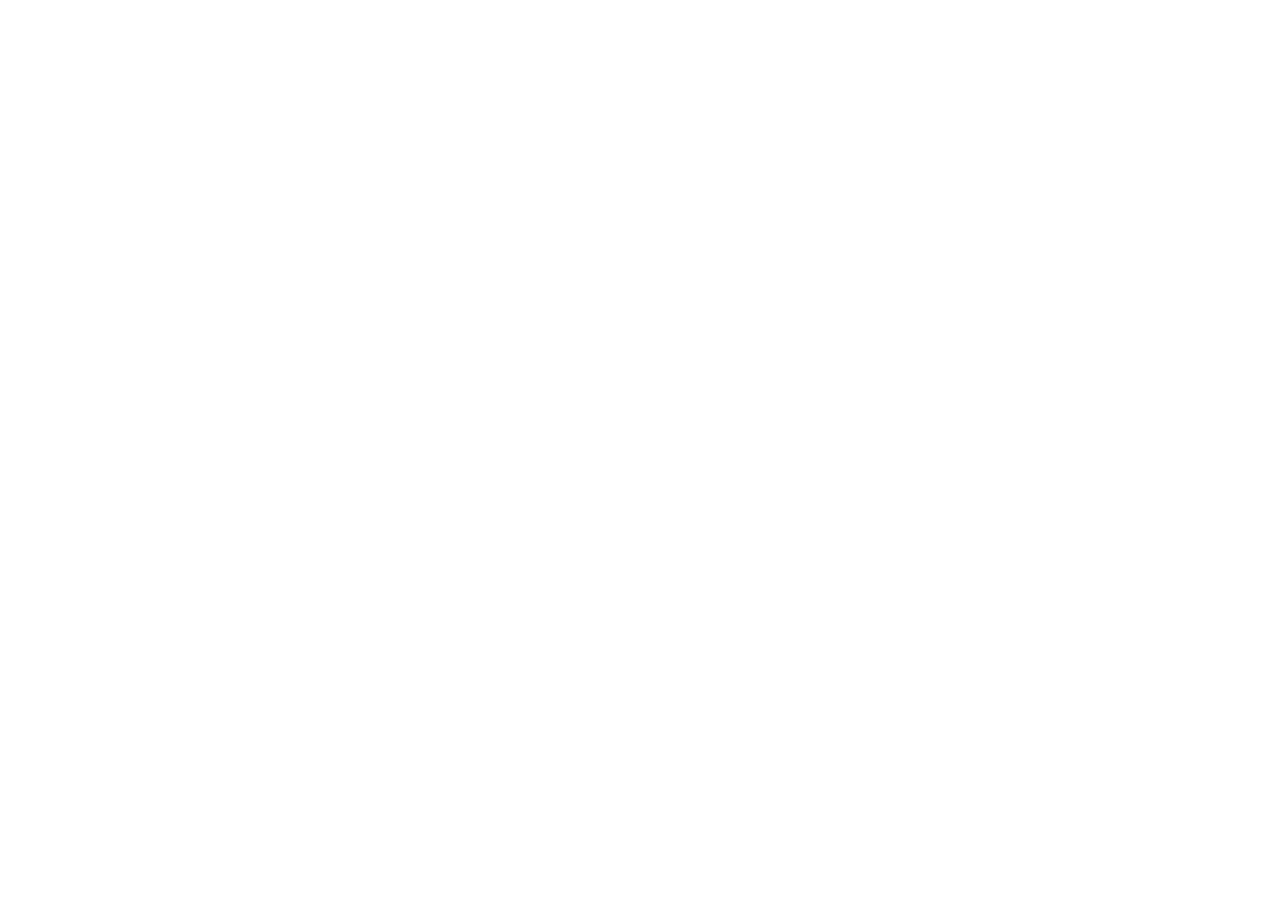
==== about-us.html @ 466e3940 "navbar changes" ====
<!DOCTYPE html>
<html lang="en">
<head>
    <meta charset="UTF-8">
    <meta name="viewport" content="width=device-width, initial-scale=1.0">
    <title>About-Us</title>
</head>
<body>
    
</body>
</html>
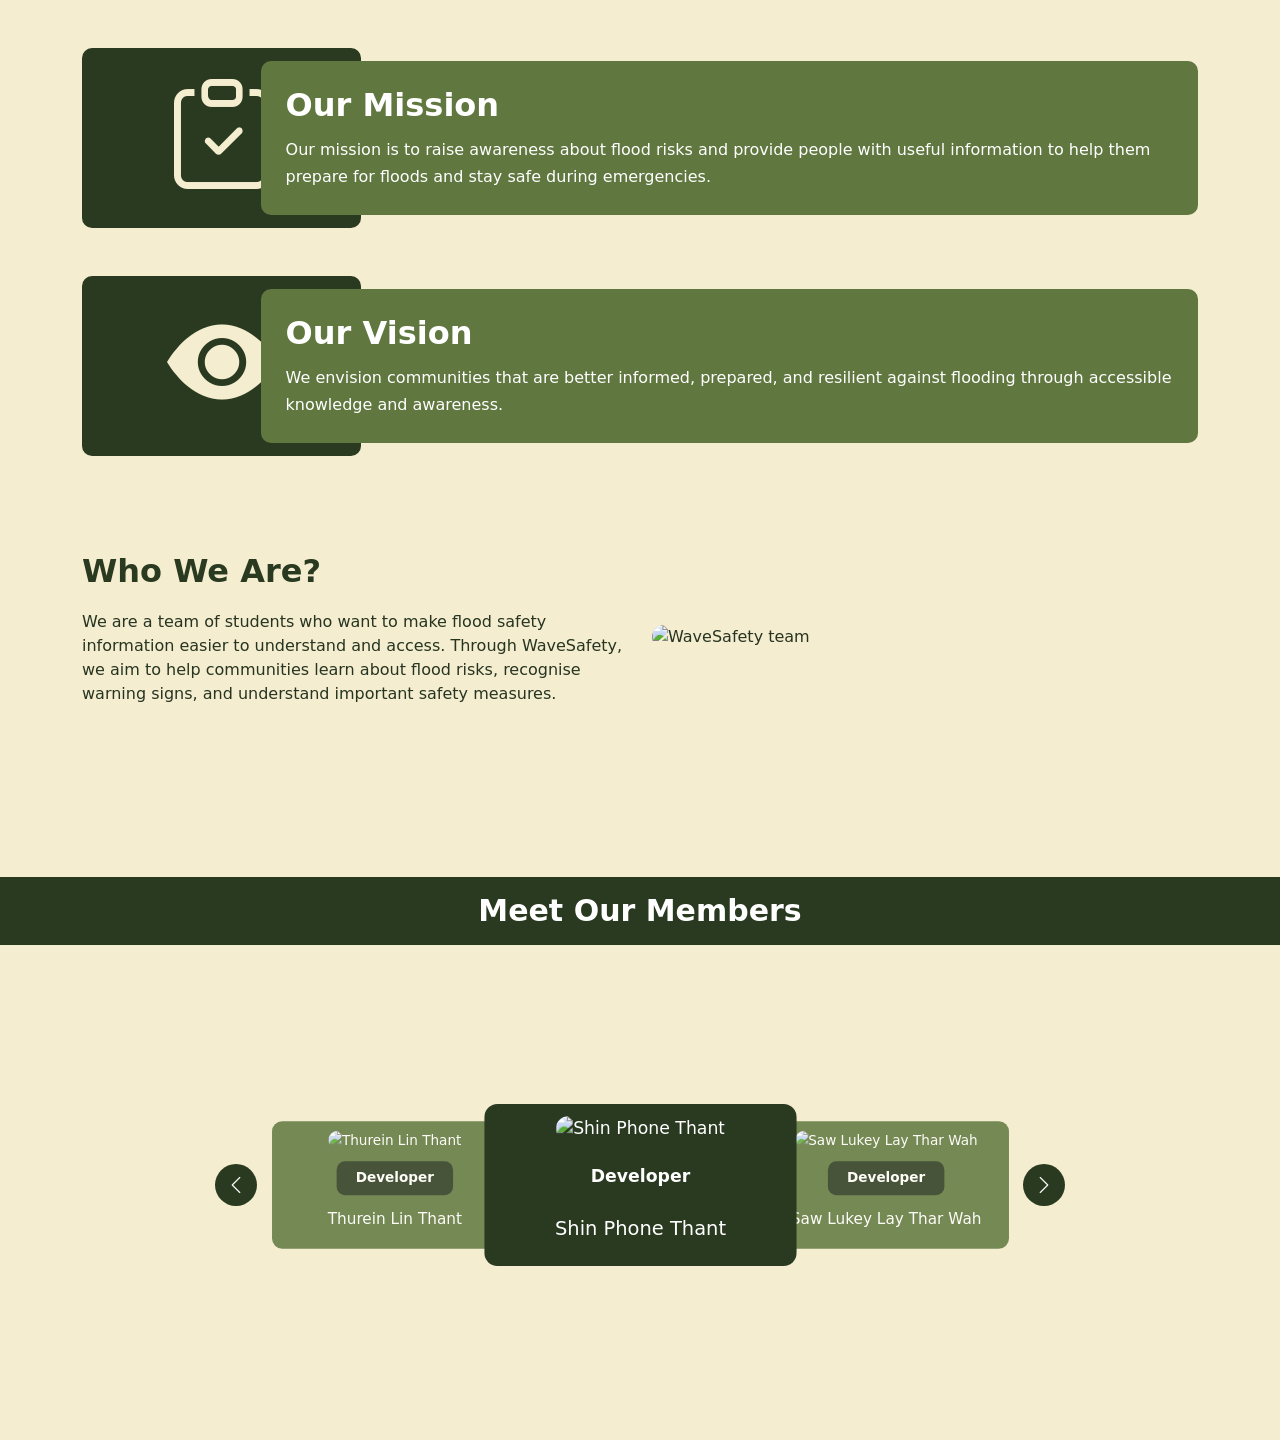
==== commit 82544ce4: "about us page" ====
--- a/about-us.html
+++ b/about-us.html
@@ -1,11 +1,132 @@
+
 <!DOCTYPE html>
 <html lang="en">
 <head>
     <meta charset="UTF-8">
     <meta name="viewport" content="width=device-width, initial-scale=1.0">
-    <title>About-Us</title>
+    <title>About Us | WaveSafety</title>
+
+    <!-- Bootstrap CSS -->
+    <link href="https://cdn.jsdelivr.net/npm/bootstrap@5.3.8/dist/css/bootstrap.min.css" rel="stylesheet">
+
+    <!-- Bootstrap Icons -->
+    <link href="https://cdn.jsdelivr.net/npm/bootstrap-icons@1.13.1/font/bootstrap-icons.min.css" rel="stylesheet">
+
+    <!-- Custom CSS -->
+    <link rel="stylesheet" href="/css/about-us.css">
 </head>
+
 <body>
-    
+
+    <main class="container py-5">
+
+        <!-- Mission -->
+        <section class="row align-items-center g-0 mb-5">
+            <div class="col-4 col-md-3">
+                <div class="purpose-icon">
+                    <i class="bi bi-clipboard-check"></i>
+                </div>
+            </div>
+
+            <div class="col-8 col-md-9">
+                <div class="purpose-content">
+                    <h2>Our Mission</h2>
+                    <p>
+                        Our mission is to raise awareness about flood risks and
+                        provide people with useful information to help them
+                        prepare for floods and stay safe during emergencies.
+                    </p>
+                </div>
+            </div>
+        </section>
+
+        <!-- Vision -->
+        <section class="row align-items-center g-0 mb-5">
+            <div class="col-4 col-md-3">
+                <div class="purpose-icon">
+                    <i class="bi bi-eye-fill"></i>
+                </div>
+            </div>
+
+            <div class="col-8 col-md-9">
+                <div class="purpose-content">
+                    <h2>Our Vision</h2>
+                    <p>
+                        We envision communities that are better informed,
+                        prepared, and resilient against flooding through
+                        accessible knowledge and awareness.
+                    </p>
+                </div>
+            </div>
+        </section>
+
+        <!-- Who We Are -->
+        <section class="row align-items-center g-4 my-5 py-4">
+            <div class="col-md-6">
+                <h2 class="section-heading">Who We Are?</h2>
+                <p>
+                    We are a team of students who want to make flood safety
+                    information easier to understand and access. Through
+                    WaveSafety, we aim to help communities learn about flood
+                    risks, recognise warning signs, and understand important
+                    safety measures.
+                </p>
+            </div>
+
+            <div class="col-md-6">
+                <img src="images/team.jpg" alt="WaveSafety team"
+                     class="img-fluid team-image">
+            </div>
+        </section>
+
+    </main>
+
+    <!-- Members Section -->
+    <section class="members-section">
+
+        <h2 class="members-title">Meet Our Members</h2>
+
+        <div class="members-carousel">
+
+            <button class="member-arrow prev-btn" aria-label="Previous member">
+                <i class="bi bi-chevron-left"></i>
+            </button>
+
+            <div class="members-track">
+
+                <div class="member-card">
+                    <img src="images/member1.jpg" alt="Shin Phone Thant">
+                    <span class="member-role">Developer</span>
+                    <h3>Shin Phone Thant</h3>
+                </div>
+
+                <div class="member-card">
+                    <img src="images/member2.jpg" alt="Saw Lukey Lay Thar Wah">
+                    <span class="member-role">Developer</span>
+                    <h3>Saw Lukey Lay Thar Wah</h3>
+                </div>
+
+                <div class="member-card">
+                    <img src="images/member3.jpg" alt="Thurein Lin Thant">
+                    <span class="member-role">Developer</span>
+                    <h3>Thurein Lin Thant</h3>
+                </div>
+
+            </div>
+
+            <button class="member-arrow next-btn" aria-label="Next member">
+                <i class="bi bi-chevron-right"></i>
+            </button>
+
+        </div>
+
+    </section>
+
+    <!-- Bootstrap JS -->
+    <script src="https://cdn.jsdelivr.net/npm/bootstrap@5.3.8/dist/js/bootstrap.bundle.min.js"></script>
+
+    <!-- Members JS -->
+    <script src="js/members.js"></script>
+
 </body>
-</html>+</html>
--- a/css/about-us.css
+++ b/css/about-us.css
@@ -0,0 +1,225 @@
+
+body {
+    background: #f4edcf;
+    color: #263421;
+}
+
+/* Mission and Vision */
+
+.purpose-icon {
+    min-height: 180px;
+    display: flex;
+    align-items: center;
+    justify-content: center;
+    background: #293a20;
+    color: #f4edcf;
+    font-size: clamp(55px, 9vw, 110px);
+    border-radius: 10px;
+}
+
+.purpose-content {
+    position: relative;
+    margin-left: -12%;
+    padding: 25px;
+    background: #607840;
+    color: white;
+    border-radius: 10px;
+}
+
+.purpose-content h2 {
+    font-weight: bold;
+    margin-bottom: 12px;
+}
+
+.purpose-content p {
+    margin-bottom: 0;
+    line-height: 1.7;
+}
+
+/* Who We Are */
+
+.section-heading {
+    color: #293a20;
+    font-weight: bold;
+    margin-bottom: 20px;
+}
+
+.team-image {
+    width: 100%;
+    height: 320px;
+    object-fit: cover;
+    border-radius: 15px;
+}
+
+/* Members */
+
+.members-section {
+    padding: 35px 15px 60px;
+    text-align: center;
+    overflow: hidden;
+}
+
+.members-title {
+    margin: 0 -15px 45px;
+    padding: 16px;
+    background: #293a20;
+    color: white;
+    font-size: 30px;
+    font-weight: bold;
+}
+
+.members-carousel {
+    position: relative;
+    max-width: 850px;
+    margin: auto;
+}
+
+.members-track {
+    position: relative;
+    height: 390px;
+    display: flex;
+    align-items: center;
+    justify-content: center;
+}
+
+.member-card {
+    position: absolute;
+    width: 34%;
+    padding: 10px 10px 20px;
+    border-radius: 12px;
+    background: #607840;
+    color: white;
+    cursor: pointer;
+    transition: transform 0.5s ease, opacity 0.5s ease;
+}
+
+.member-card img {
+    width: 100%;
+    height: 245px;
+    object-fit: cover;
+    border-radius: 15px;
+}
+
+.member-role {
+    display: inline-block;
+    margin: 12px 0;
+    padding: 8px 22px;
+    border-radius: 10px;
+    background: #293a20;
+    font-weight: bold;
+}
+
+.member-card h3 {
+    margin: 5px 0;
+    font-size: 18px;
+}
+
+.member-card.center {
+    z-index: 3;
+    opacity: 1;
+    transform: translateX(0) scale(1.08);
+    background: #293a20;
+}
+
+.member-card.left {
+    z-index: 2;
+    opacity: 0.85;
+    transform: translateX(-85%) scale(0.85);
+}
+
+.member-card.right {
+    z-index: 2;
+    opacity: 0.85;
+    transform: translateX(85%) scale(0.85);
+}
+
+.member-card.hidden {
+    opacity: 0;
+    pointer-events: none;
+    transform: scale(0.6);
+}
+
+/* Navigation Buttons */
+
+.member-arrow {
+    position: absolute;
+    z-index: 5;
+    top: 50%;
+    transform: translateY(-50%);
+    width: 42px;
+    height: 42px;
+    border: 0;
+    border-radius: 50%;
+    background: #293a20;
+    color: white;
+    font-size: 20px;
+    cursor: pointer;
+}
+
+.member-arrow:hover {
+    background: #607840;
+}
+
+.prev-btn {
+    left: 0;
+}
+
+.next-btn {
+    right: 0;
+}
+
+/* Mobile */
+
+@media (max-width: 600px) {
+
+    .purpose-icon {
+        min-height: 150px;
+    }
+
+    .purpose-content {
+        padding: 15px;
+        margin-left: -10%;
+    }
+
+    .purpose-content h2 {
+        font-size: 20px;
+    }
+
+    .purpose-content p {
+        font-size: 13px;
+    }
+
+    .members-track {
+        height: 330px;
+    }
+
+    .member-card {
+        width: 65%;
+    }
+
+    .member-card img {
+        height: 190px;
+    }
+
+    .member-card.left {
+        transform: translateX(-53%) scale(0.75);
+    }
+
+    .member-card.right {
+        transform: translateX(53%) scale(0.75);
+    }
+
+    .member-card h3 {
+        font-size: 15px;
+    }
+
+    .member-arrow {
+        width: 32px;
+        height: 32px;
+        font-size: 15px;
+    }
+
+    .team-image {
+        height: 250px;
+    }
+}
